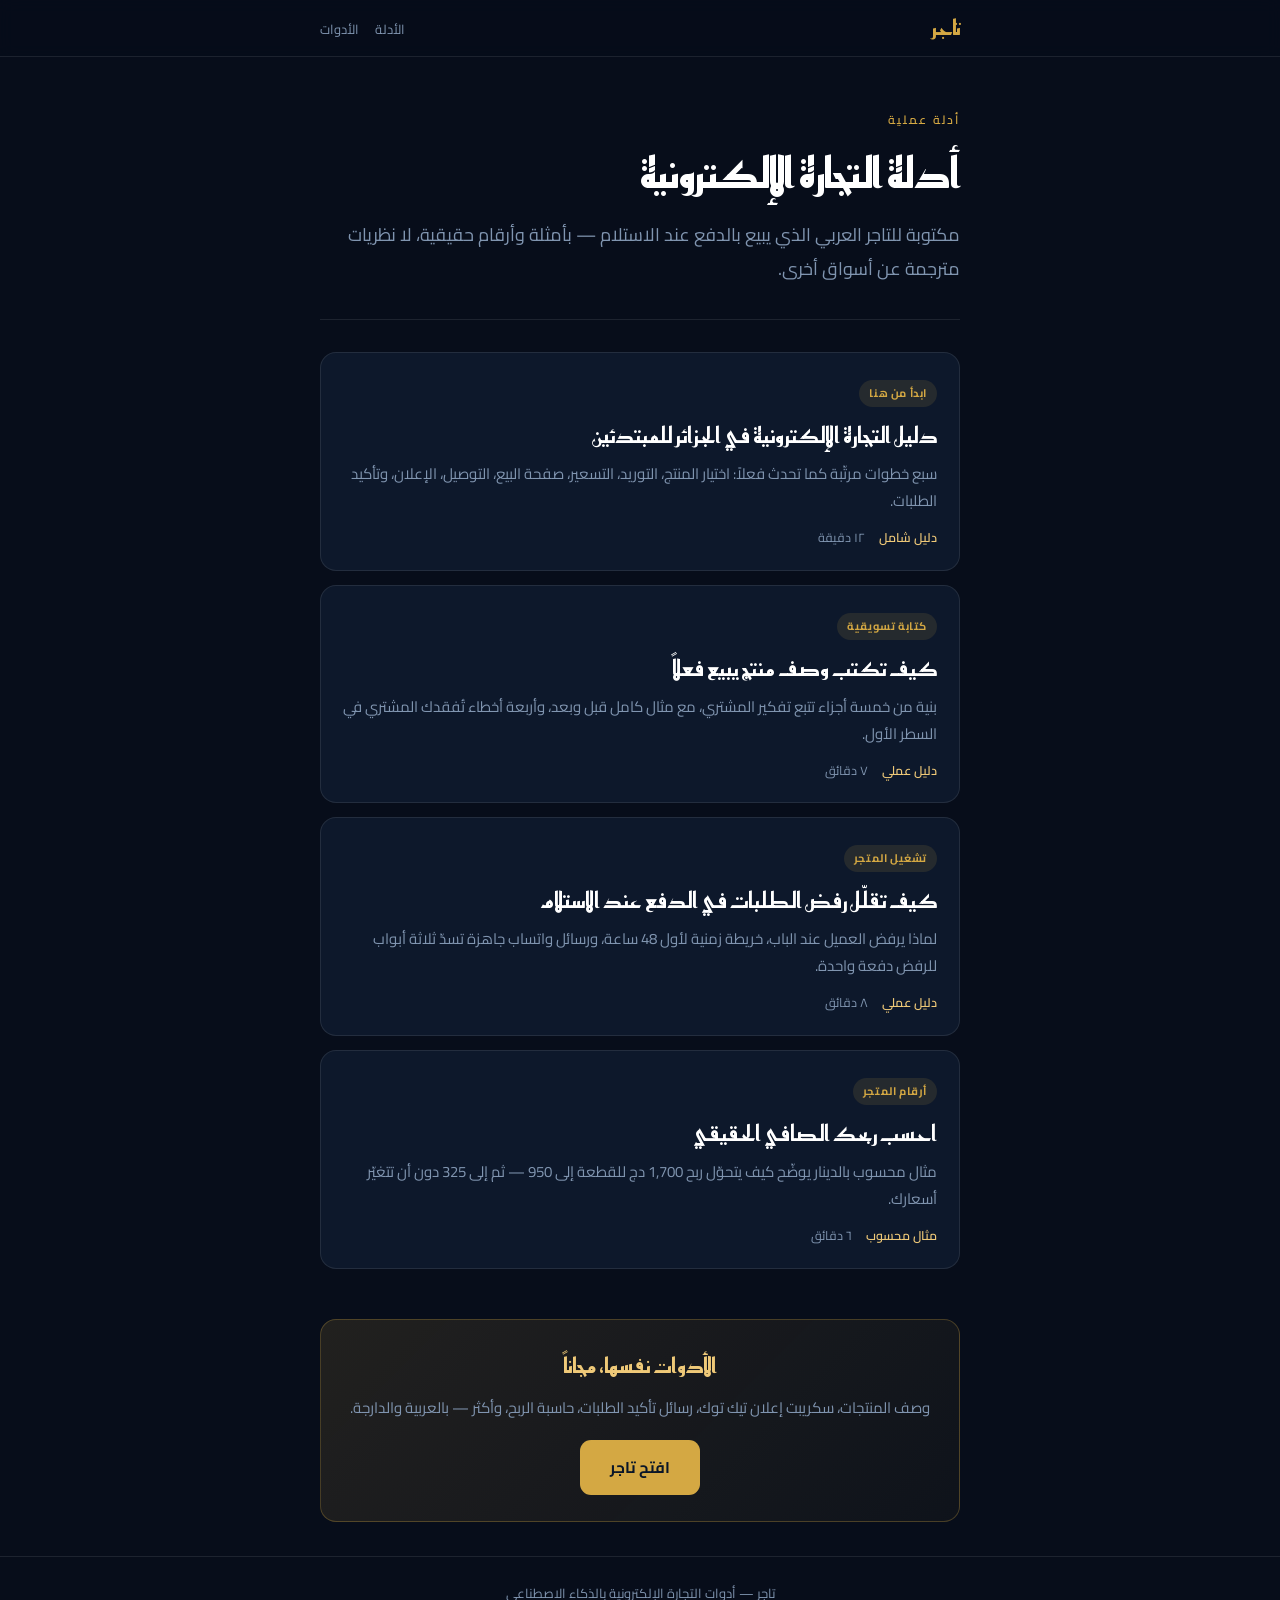
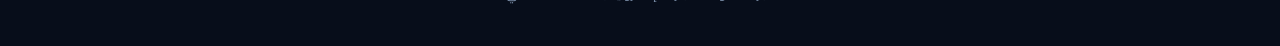
==== guides.html @ 1eb670ae "Add files via upload" ====
<!DOCTYPE html>
<html lang="ar" dir="rtl">
<head>
<meta charset="UTF-8">
<meta name="viewport" content="width=device-width,initial-scale=1">
<title>أدلة التجارة الإلكترونية بالعربية | تاجر</title>
<meta name="description" content="أدلة عملية لتجار المتاجر الإلكترونية: كتابة وصف المنتجات، تقليل رفض الطلبات في الدفع عند الاستلام، حساب الربح الصافي، والبدء في التجارة الإلكترونية بالجزائر.">
<meta name="keywords" content="أدلة التجارة الالكترونية, نصائح البيع اونلاين, دليل التاجر, التجارة الالكترونية بالعربية">
<link rel="canonical" href="https://tajer-app.vercel.app/guides.html">
<meta property="og:type" content="website">
<meta property="og:title" content="أدلة التجارة الإلكترونية بالعربية">
<meta property="og:description" content="أدلة عملية مكتوبة للتاجر العربي — بأمثلة وأرقام لا نظريات.">
<meta property="og:url" content="https://tajer-app.vercel.app/guides.html">
<meta property="og:locale" content="ar_AR">
<link rel="preconnect" href="https://fonts.googleapis.com">
<link rel="preconnect" href="https://fonts.gstatic.com" crossorigin>
<link href="https://fonts.googleapis.com/css2?family=Cairo:wght@400;500;600;700&family=Reem+Kufi:wght@500;600;700&display=swap" rel="stylesheet">
<style>
*{margin:0;padding:0;box-sizing:border-box}
:root{--ink:#070d1a;--panel:#0d182b;--raise:#12233f;--line:rgba(255,255,255,.09);--gold:#d4a843;--gold-l:#efc978;--text:#e9edf3;--muted:#8095b0}
@media (prefers-reduced-motion:reduce){*{animation:none!important;transition:none!important}}
body{background:var(--ink);color:var(--text);font-family:'Cairo',system-ui,sans-serif;font-size:17px;line-height:1.9;-webkit-font-smoothing:antialiased;min-height:100vh}
a{color:var(--gold-l)}
a:focus-visible{outline:2px solid var(--gold);outline-offset:3px;border-radius:6px}
.wrap{max-width:680px;margin:0 auto;padding:0 20px}
.bar{border-bottom:1px solid var(--line);background:rgba(7,13,26,.85);backdrop-filter:blur(8px);position:sticky;top:0;z-index:20}
.bar .wrap{display:flex;align-items:center;justify-content:space-between;height:56px}
.mark{font-family:'Reem Kufi',sans-serif;font-size:21px;font-weight:700;color:var(--gold);text-decoration:none;letter-spacing:-.3px}
.bar nav a{font-size:13px;color:var(--muted);text-decoration:none;margin-inline-start:16px}
.bar nav a:hover{color:var(--gold-l)}
.hero{padding:52px 0 34px;border-bottom:1px solid var(--line)}
.eyebrow{font-size:12px;letter-spacing:2px;color:var(--gold);margin-bottom:14px;font-weight:600}
h1{font-family:'Reem Kufi',sans-serif;font-size:clamp(30px,7vw,42px);line-height:1.35;font-weight:700;color:#fff;margin-bottom:16px;letter-spacing:-.5px}
.dek{font-size:18px;color:var(--muted);line-height:1.85}
.list{padding:32px 0 10px}
.card{display:block;background:var(--panel);border:1px solid var(--line);border-radius:16px;padding:22px 22px 20px;margin-bottom:14px;text-decoration:none;color:var(--text);transition:border-color .18s,transform .18s}
.card:hover{border-color:rgba(212,168,67,.42);transform:translateY(-2px)}
.card-tag{display:inline-block;font-size:11px;font-weight:700;letter-spacing:.6px;color:var(--gold);background:rgba(212,168,67,.12);padding:3px 10px;border-radius:20px;margin-bottom:12px}
.card h2{font-family:'Reem Kufi',sans-serif;font-size:22px;font-weight:600;color:#fff;line-height:1.5;margin-bottom:8px}
.card p{font-size:15px;color:var(--muted);line-height:1.8;margin-bottom:12px}
.card-meta{font-size:12.5px;color:var(--muted);display:flex;gap:14px}
.card-meta b{color:var(--gold-l);font-weight:600}
.cta{background:linear-gradient(135deg,rgba(212,168,67,.13),rgba(212,168,67,.04));border:1px solid rgba(212,168,67,.28);border-radius:16px;padding:26px 22px;margin:26px 0 10px;text-align:center}
.cta h3{font-family:'Reem Kufi',sans-serif;font-size:21px;color:var(--gold-l);margin-bottom:8px}
.cta p{font-size:15px;color:var(--muted);margin-bottom:18px}
.btn{display:inline-block;background:var(--gold);color:#0a1628;text-decoration:none;font-weight:700;font-size:15.5px;padding:13px 30px;border-radius:11px;transition:transform .15s}
.btn:hover{transform:translateY(-2px)}
footer{border-top:1px solid var(--line);margin-top:34px;padding:24px 0 40px;text-align:center;font-size:13px;color:var(--muted)}
</style>
<script type="application/ld+json">
{
  "@context":"https://schema.org",
  "@type":"CollectionPage",
  "name":"أدلة التجارة الإلكترونية بالعربية",
  "description":"أدلة عملية لتجار المتاجر الإلكترونية في السوق العربي.",
  "inLanguage":"ar",
  "url":"https://tajer-app.vercel.app/guides.html",
  "publisher":{"@type":"Organization","name":"تاجر","url":"https://tajer-app.vercel.app/"},
  "hasPart":[
    {"@type":"Article","headline":"كيف تكتب وصف منتج يبيع فعلاً","url":"https://tajer-app.vercel.app/wasf-almuntaj.html"},
    {"@type":"Article","headline":"كيف تقلّل رفض الطلبات في الدفع عند الاستلام","url":"https://tajer-app.vercel.app/rafd-altalabat.html"},
    {"@type":"Article","headline":"احسب ربحك الصافي الحقيقي","url":"https://tajer-app.vercel.app/hisab-arribh.html"},
    {"@type":"Article","headline":"دليل التجارة الإلكترونية في الجزائر للمبتدئين","url":"https://tajer-app.vercel.app/dalil-aljazair.html"}
  ]
}
</script>
</head>
<body>

<header class="bar">
  <div class="wrap">
    <a href="https://tajer-app.vercel.app/" class="mark">تاجر</a>
    <nav><a href="guides.html">الأدلة</a><a href="https://tajer-app.vercel.app/">الأدوات</a></nav>
  </div>
</header>

<div class="wrap">

<div class="hero">
  <div class="eyebrow">أدلة عملية</div>
  <h1>أدلة التجارة الإلكترونية</h1>
  <p class="dek">مكتوبة للتاجر العربي الذي يبيع بالدفع عند الاستلام — بأمثلة وأرقام حقيقية، لا نظريات مترجمة عن أسواق أخرى.</p>
</div>

<div class="list">

  <a class="card" href="dalil-aljazair.html">
    <span class="card-tag">ابدأ من هنا</span>
    <h2>دليل التجارة الإلكترونية في الجزائر للمبتدئين</h2>
    <p>سبع خطوات مرتّبة كما تحدث فعلاً: اختيار المنتج، التوريد، التسعير، صفحة البيع، التوصيل، الإعلان، وتأكيد الطلبات.</p>
    <div class="card-meta"><span><b>دليل شامل</b></span><span>١٢ دقيقة</span></div>
  </a>

  <a class="card" href="wasf-almuntaj.html">
    <span class="card-tag">كتابة تسويقية</span>
    <h2>كيف تكتب وصف منتج يبيع فعلاً</h2>
    <p>بنية من خمسة أجزاء تتبع تفكير المشتري، مع مثال كامل قبل وبعد، وأربعة أخطاء تُفقدك المشتري في السطر الأول.</p>
    <div class="card-meta"><span><b>دليل عملي</b></span><span>٧ دقائق</span></div>
  </a>

  <a class="card" href="rafd-altalabat.html">
    <span class="card-tag">تشغيل المتجر</span>
    <h2>كيف تقلّل رفض الطلبات في الدفع عند الاستلام</h2>
    <p>لماذا يرفض العميل عند الباب، خريطة زمنية لأول 48 ساعة، ورسائل واتساب جاهزة تسدّ ثلاثة أبواب للرفض دفعة واحدة.</p>
    <div class="card-meta"><span><b>دليل عملي</b></span><span>٨ دقائق</span></div>
  </a>

  <a class="card" href="hisab-arribh.html">
    <span class="card-tag">أرقام المتجر</span>
    <h2>احسب ربحك الصافي الحقيقي</h2>
    <p>مثال محسوب بالدينار يوضّح كيف يتحوّل ربح 1,700 دج للقطعة إلى 950 — ثم إلى 325 دون أن تتغيّر أسعارك.</p>
    <div class="card-meta"><span><b>مثال محسوب</b></span><span>٦ دقائق</span></div>
  </a>

</div>

<div class="cta">
  <h3>الأدوات نفسها، مجاناً</h3>
  <p>وصف المنتجات، سكريبت إعلان تيك توك، رسائل تأكيد الطلبات، حاسبة الربح، وأكثر — بالعربية والدارجة.</p>
  <a class="btn" href="https://tajer-app.vercel.app/">افتح تاجر</a>
</div>

</div>

<footer>
  <div class="wrap">تاجر — أدوات التجارة الإلكترونية بالذكاء الاصطناعي</div>
</footer>

</body>
</html>
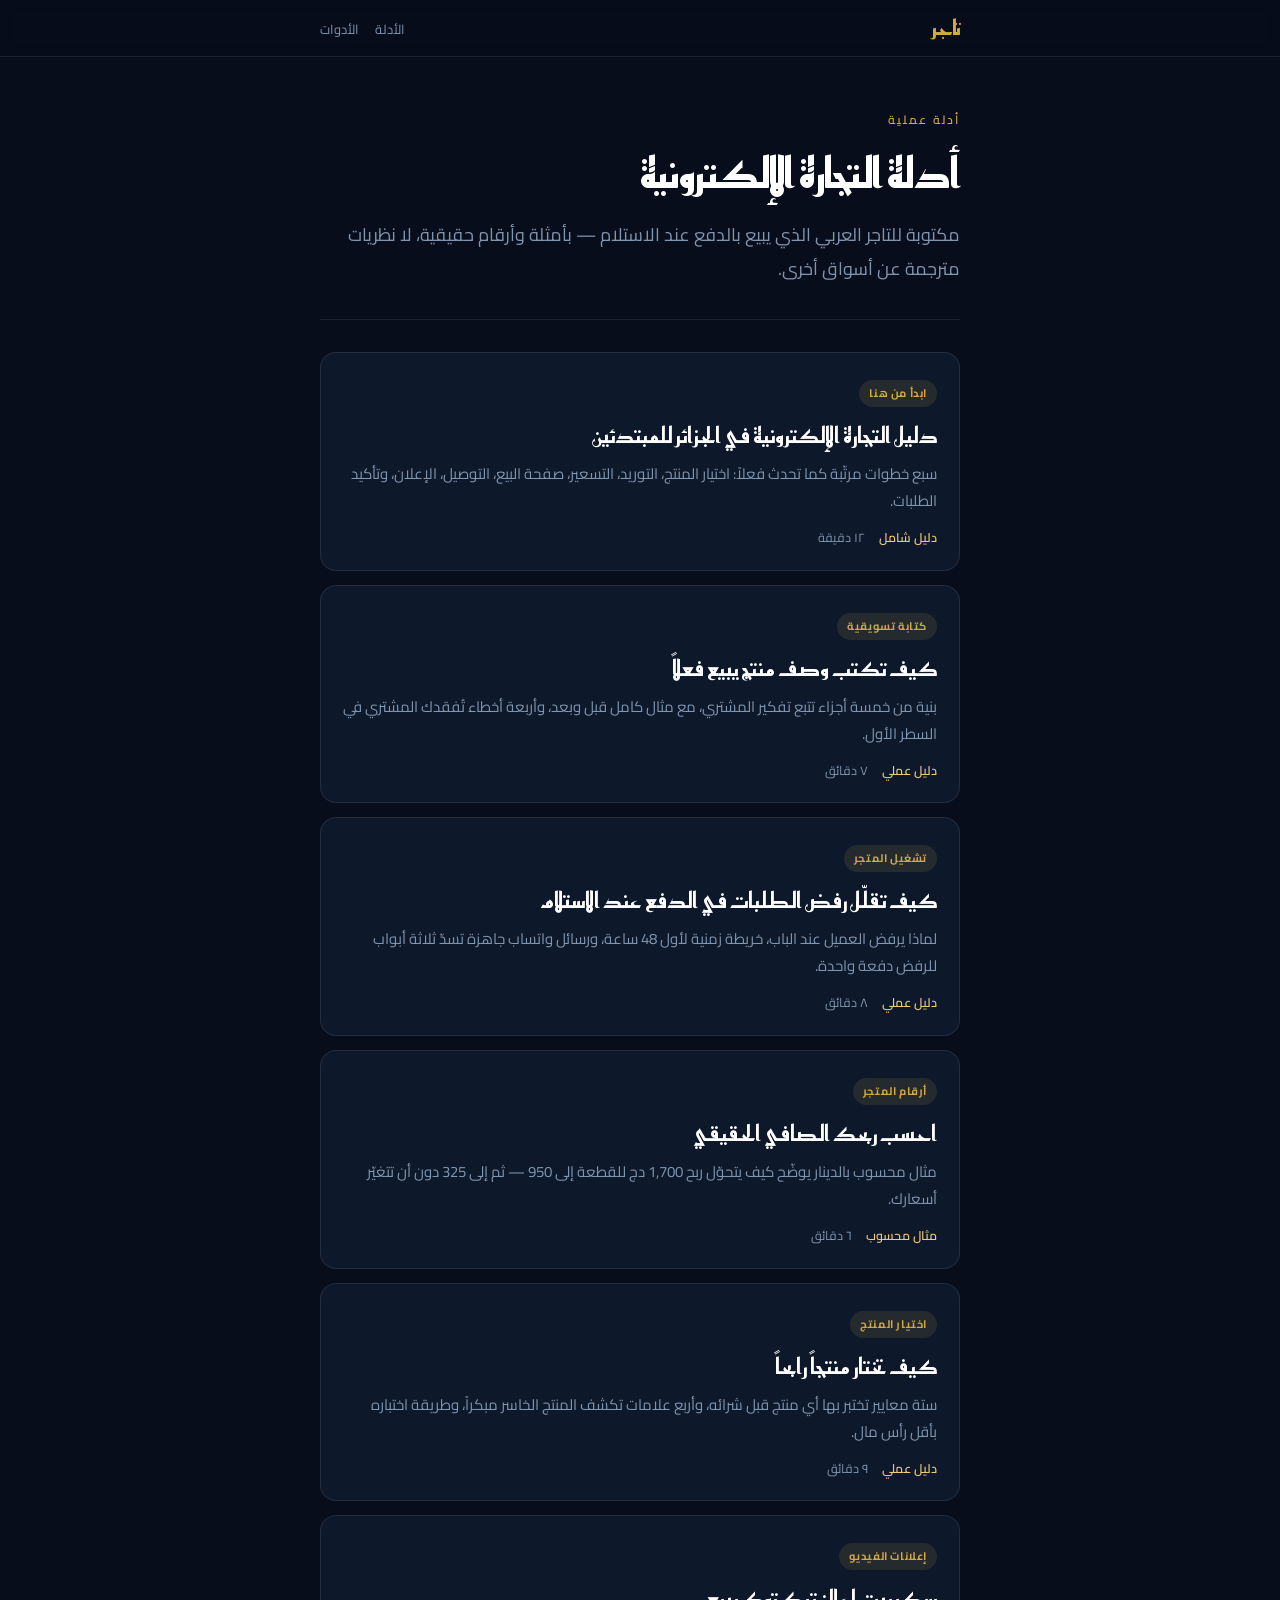
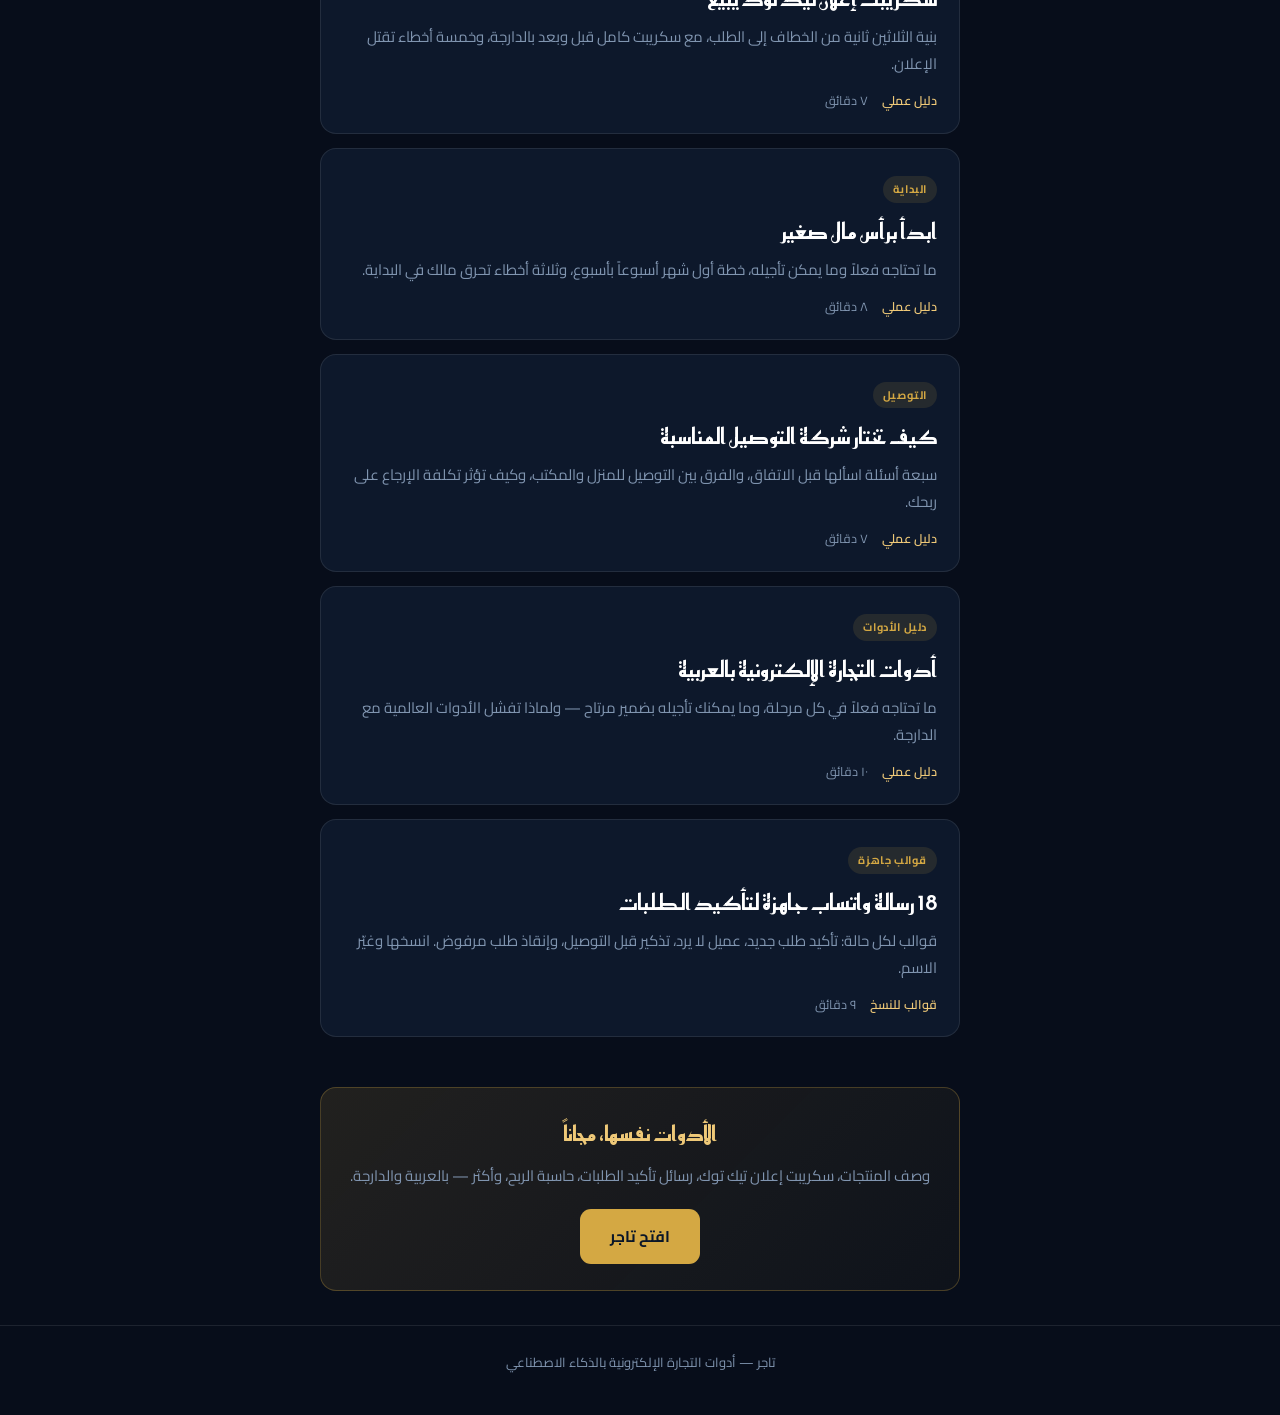
==== commit 1de8b941: "Add files via upload" ====
--- a/guides.html
+++ b/guides.html
@@ -4,7 +4,7 @@
 <meta charset="UTF-8">
 <meta name="viewport" content="width=device-width,initial-scale=1">
 <title>أدلة التجارة الإلكترونية بالعربية | تاجر</title>
-<meta name="description" content="أدلة عملية لتجار المتاجر الإلكترونية: كتابة وصف المنتجات، تقليل رفض الطلبات في الدفع عند الاستلام، حساب الربح الصافي، والبدء في التجارة الإلكترونية بالجزائر.">
+<meta name="description" content="ثمانية أدلة عملية لتجار المتاجر الإلكترونية: اختيار المنتج الرابح، كتابة وصف المنتجات، سكريبت إعلان تيك توك، تقليل رفض الطلبات، حساب الربح، واختيار شركة التوصيل.">
 <meta name="keywords" content="أدلة التجارة الالكترونية, نصائح البيع اونلاين, دليل التاجر, التجارة الالكترونية بالعربية">
 <link rel="canonical" href="https://tajer-app.vercel.app/guides.html">
 <meta property="og:type" content="website">
@@ -60,7 +60,13 @@
     {"@type":"Article","headline":"كيف تكتب وصف منتج يبيع فعلاً","url":"https://tajer-app.vercel.app/wasf-almuntaj.html"},
     {"@type":"Article","headline":"كيف تقلّل رفض الطلبات في الدفع عند الاستلام","url":"https://tajer-app.vercel.app/rafd-altalabat.html"},
     {"@type":"Article","headline":"احسب ربحك الصافي الحقيقي","url":"https://tajer-app.vercel.app/hisab-arribh.html"},
-    {"@type":"Article","headline":"دليل التجارة الإلكترونية في الجزائر للمبتدئين","url":"https://tajer-app.vercel.app/dalil-aljazair.html"}
+    {"@type":"Article","headline":"دليل التجارة الإلكترونية في الجزائر للمبتدئين","url":"https://tajer-app.vercel.app/dalil-aljazair.html"},
+    {"@type":"Article","headline":"أدوات التجارة الإلكترونية بالعربية","url":"https://tajer-app.vercel.app/adawat-tijara.html"},
+    {"@type":"Article","headline":"18 رسالة واتساب جاهزة لتأكيد الطلبات","url":"https://tajer-app.vercel.app/rasail-taakid.html"},
+    {"@type":"Article","headline":"كيف تختار منتجاً رابحاً","url":"https://tajer-app.vercel.app/muntaj-rabih.html"},
+    {"@type":"Article","headline":"سكريبت إعلان تيك توك يبيع","url":"https://tajer-app.vercel.app/script-tiktok.html"},
+    {"@type":"Article","headline":"ابدأ برأس مال صغير","url":"https://tajer-app.vercel.app/ras-mal-saghir.html"},
+    {"@type":"Article","headline":"كيف تختار شركة التوصيل المناسبة","url":"https://tajer-app.vercel.app/sharikat-tawsil.html"}
   ]
 }
 </script>
@@ -112,6 +118,49 @@
     <div class="card-meta"><span><b>مثال محسوب</b></span><span>٦ دقائق</span></div>
   </a>
 
+  <a class="card" href="muntaj-rabih.html">
+    <span class="card-tag">اختيار المنتج</span>
+    <h2>كيف تختار منتجاً رابحاً</h2>
+    <p>ستة معايير تختبر بها أي منتج قبل شرائه، وأربع علامات تكشف المنتج الخاسر مبكراً، وطريقة اختباره بأقل رأس مال.</p>
+    <div class="card-meta"><span><b>دليل عملي</b></span><span>٩ دقائق</span></div>
+  </a>
+
+  <a class="card" href="script-tiktok.html">
+    <span class="card-tag">إعلانات الفيديو</span>
+    <h2>سكريبت إعلان تيك توك يبيع</h2>
+    <p>بنية الثلاثين ثانية من الخطاف إلى الطلب، مع سكريبت كامل قبل وبعد بالدارجة، وخمسة أخطاء تقتل الإعلان.</p>
+    <div class="card-meta"><span><b>دليل عملي</b></span><span>٧ دقائق</span></div>
+  </a>
+
+  <a class="card" href="ras-mal-saghir.html">
+    <span class="card-tag">البداية</span>
+    <h2>ابدأ برأس مال صغير</h2>
+    <p>ما تحتاجه فعلاً وما يمكن تأجيله، خطة أول شهر أسبوعاً بأسبوع، وثلاثة أخطاء تحرق مالك في البداية.</p>
+    <div class="card-meta"><span><b>دليل عملي</b></span><span>٨ دقائق</span></div>
+  </a>
+
+  <a class="card" href="sharikat-tawsil.html">
+    <span class="card-tag">التوصيل</span>
+    <h2>كيف تختار شركة التوصيل المناسبة</h2>
+    <p>سبعة أسئلة اسألها قبل الاتفاق، والفرق بين التوصيل للمنزل والمكتب، وكيف تؤثر تكلفة الإرجاع على ربحك.</p>
+    <div class="card-meta"><span><b>دليل عملي</b></span><span>٧ دقائق</span></div>
+  </a>
+
+
+  <a class="card" href="adawat-tijara.html">
+    <span class="card-tag">دليل الأدوات</span>
+    <h2>أدوات التجارة الإلكترونية بالعربية</h2>
+    <p>ما تحتاجه فعلاً في كل مرحلة، وما يمكنك تأجيله بضمير مرتاح — ولماذا تفشل الأدوات العالمية مع الدارجة.</p>
+    <div class="card-meta"><span><b>دليل عملي</b></span><span>١٠ دقائق</span></div>
+  </a>
+
+  <a class="card" href="rasail-taakid.html">
+    <span class="card-tag">قوالب جاهزة</span>
+    <h2>18 رسالة واتساب جاهزة لتأكيد الطلبات</h2>
+    <p>قوالب لكل حالة: تأكيد طلب جديد، عميل لا يرد، تذكير قبل التوصيل، وإنقاذ طلب مرفوض. انسخها وغيّر الاسم.</p>
+    <div class="card-meta"><span><b>قوالب للنسخ</b></span><span>٩ دقائق</span></div>
+  </a>
+
 </div>
 
 <div class="cta">
